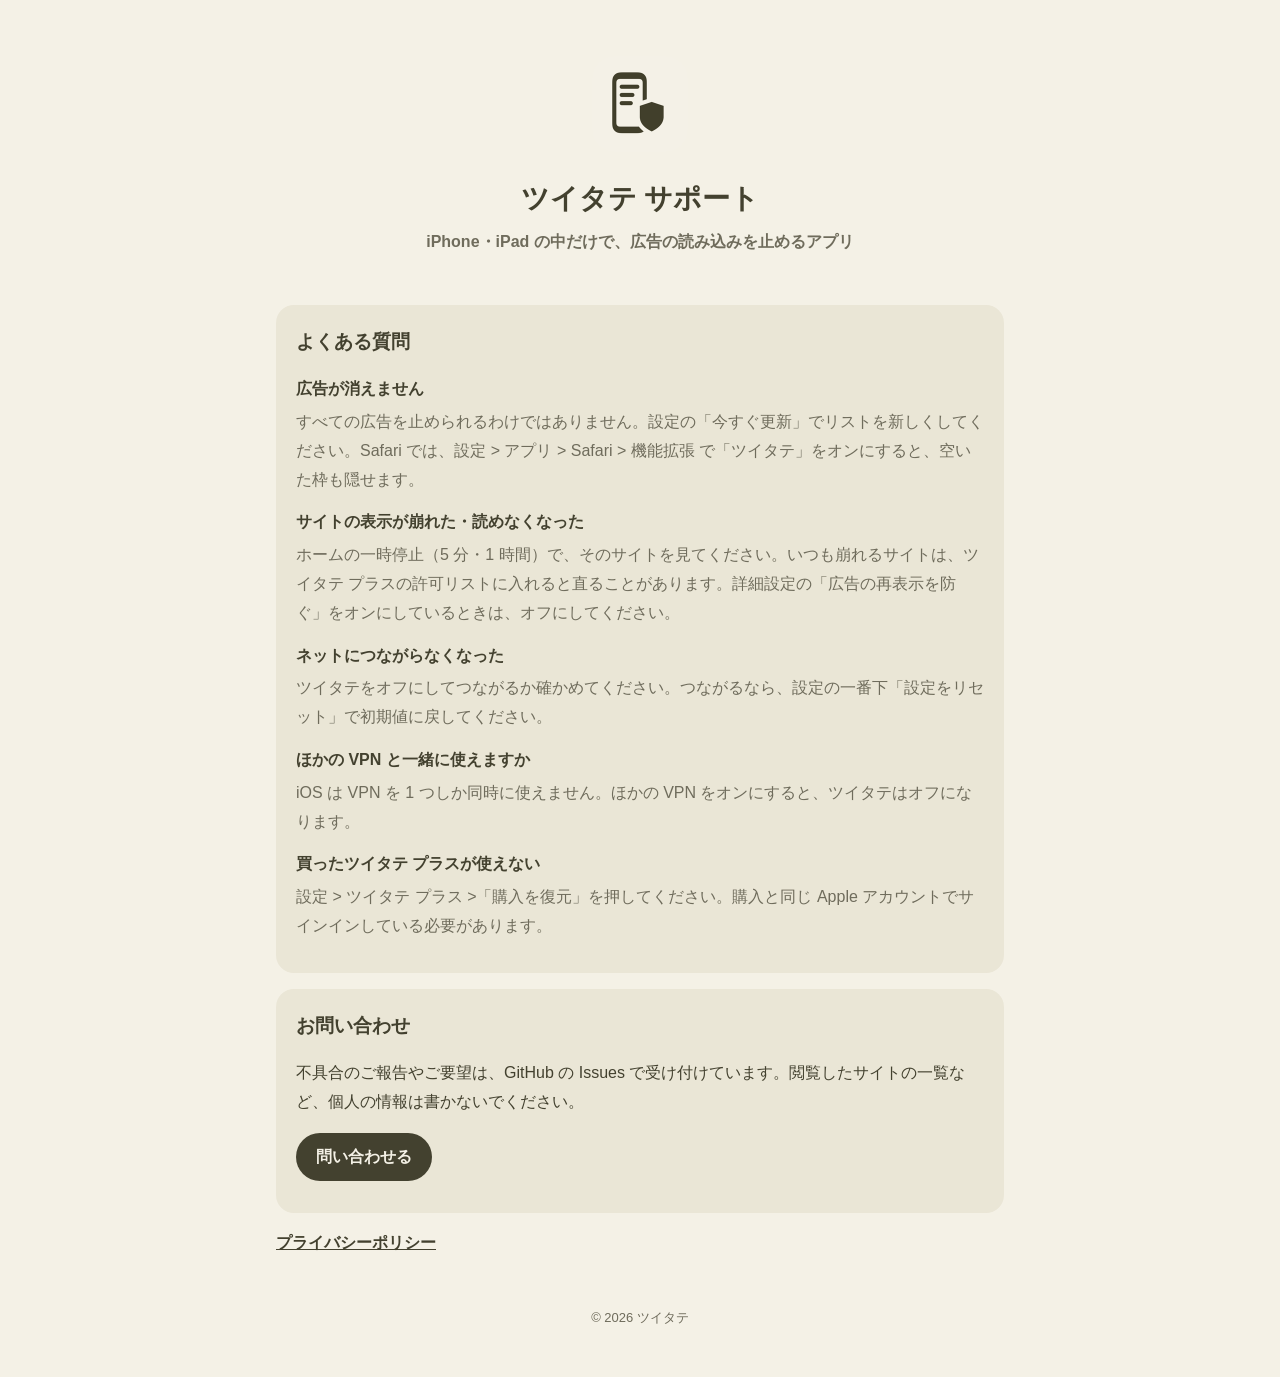
==== index.html @ 504447d9 "Add Tsuitate support and privacy pages Co-Authored-By: Claude Opus 5.5 <noreply@anthropic.com>" ====
<!doctype html>
<html lang="ja">
<head>
  <meta charset="utf-8">
  <meta name="viewport" content="width=device-width, initial-scale=1">
  <meta name="description" content="広告ブロックアプリ「ツイタテ」のサポートページです。">
  <title>ツイタテ サポート</title>
  <link rel="stylesheet" href="styles.css">
</head>
<body>
  <header class="hero">
    <div class="wrap">
      <img src="icon.png" alt="ツイタテのアイコン">
      <h1>ツイタテ サポート</h1>
      <p class="eyebrow">iPhone・iPad の中だけで、広告の読み込みを止めるアプリ</p>
    </div>
  </header>
  <main class="wrap">
    <section>
      <h2>よくある質問</h2>
      <dl class="qa">
        <dt>広告が消えません</dt>
        <dd>すべての広告を止められるわけではありません。設定の「今すぐ更新」でリストを新しくしてください。Safari では、設定 &gt; アプリ &gt; Safari &gt; 機能拡張 で「ツイタテ」をオンにすると、空いた枠も隠せます。</dd>
        <dt>サイトの表示が崩れた・読めなくなった</dt>
        <dd>ホームの一時停止（5 分・1 時間）で、そのサイトを見てください。いつも崩れるサイトは、ツイタテ プラスの許可リストに入れると直ることがあります。詳細設定の「広告の再表示を防ぐ」をオンにしているときは、オフにしてください。</dd>
        <dt>ネットにつながらなくなった</dt>
        <dd>ツイタテをオフにしてつながるか確かめてください。つながるなら、設定の一番下「設定をリセット」で初期値に戻してください。</dd>
        <dt>ほかの VPN と一緒に使えますか</dt>
        <dd>iOS は VPN を 1 つしか同時に使えません。ほかの VPN をオンにすると、ツイタテはオフになります。</dd>
        <dt>買ったツイタテ プラスが使えない</dt>
        <dd>設定 &gt; ツイタテ プラス &gt;「購入を復元」を押してください。購入と同じ Apple アカウントでサインインしている必要があります。</dd>
      </dl>
    </section>
    <section>
      <h2>お問い合わせ</h2>
      <p>不具合のご報告やご要望は、GitHub の Issues で受け付けています。閲覧したサイトの一覧など、個人の情報は書かないでください。</p>
      <p><a class="button" href="https://github.com/ma2-ma2/Tsuitate-Support/issues/new/choose">問い合わせる</a></p>
    </section>
    <p><a href="privacy.html">プライバシーポリシー</a></p>
  </main>
  <footer>© 2026 ツイタテ</footer>
</body>
</html>
---- styles.css ----
:root { --paper: #f4f1e6; --card: #eae6d6; --ink: #43412f; --sub: #6f6c5c; --line: #d8d3bf; }
@media (prefers-color-scheme: dark) { :root { --paper: #1f1e17; --card: #2b2a21; --ink: #e9e3cf; --sub: #b3ad98; --line: #3c3a2e; } }
* { box-sizing: border-box; }
body { margin: 0; background: var(--paper); color: var(--ink); font: 16px/1.8 -apple-system, "Hiragino Sans", "Hiragino Kaku Gothic ProN", sans-serif; }
.wrap { max-width: 760px; margin: 0 auto; padding: 0 16px; }
.hero { padding: 56px 0 32px; text-align: center; }
.hero.compact { text-align: left; padding: 40px 0 16px; }
.hero img { width: 96px; height: 96px; border-radius: 22px; }
.hero h1 { margin: 12px 0 4px; font-size: 28px; }
.eyebrow { margin: 0; color: var(--sub); font-weight: 600; }
h2 { font-size: 19px; margin: 32px 0 8px; }
section { background: var(--card); border-radius: 18px; padding: 4px 20px 16px; margin: 16px 0; }
section h2 { margin-top: 16px; }
a { color: var(--ink); font-weight: 600; }
.qa dt { font-weight: 700; margin-top: 14px; }
.qa dd { margin: 4px 0 0; color: var(--sub); }
.button { display: inline-block; background: var(--ink); color: var(--paper); padding: 10px 20px; border-radius: 999px; text-decoration: none; }
footer { color: var(--sub); font-size: 13px; text-align: center; padding: 32px 0 48px; }
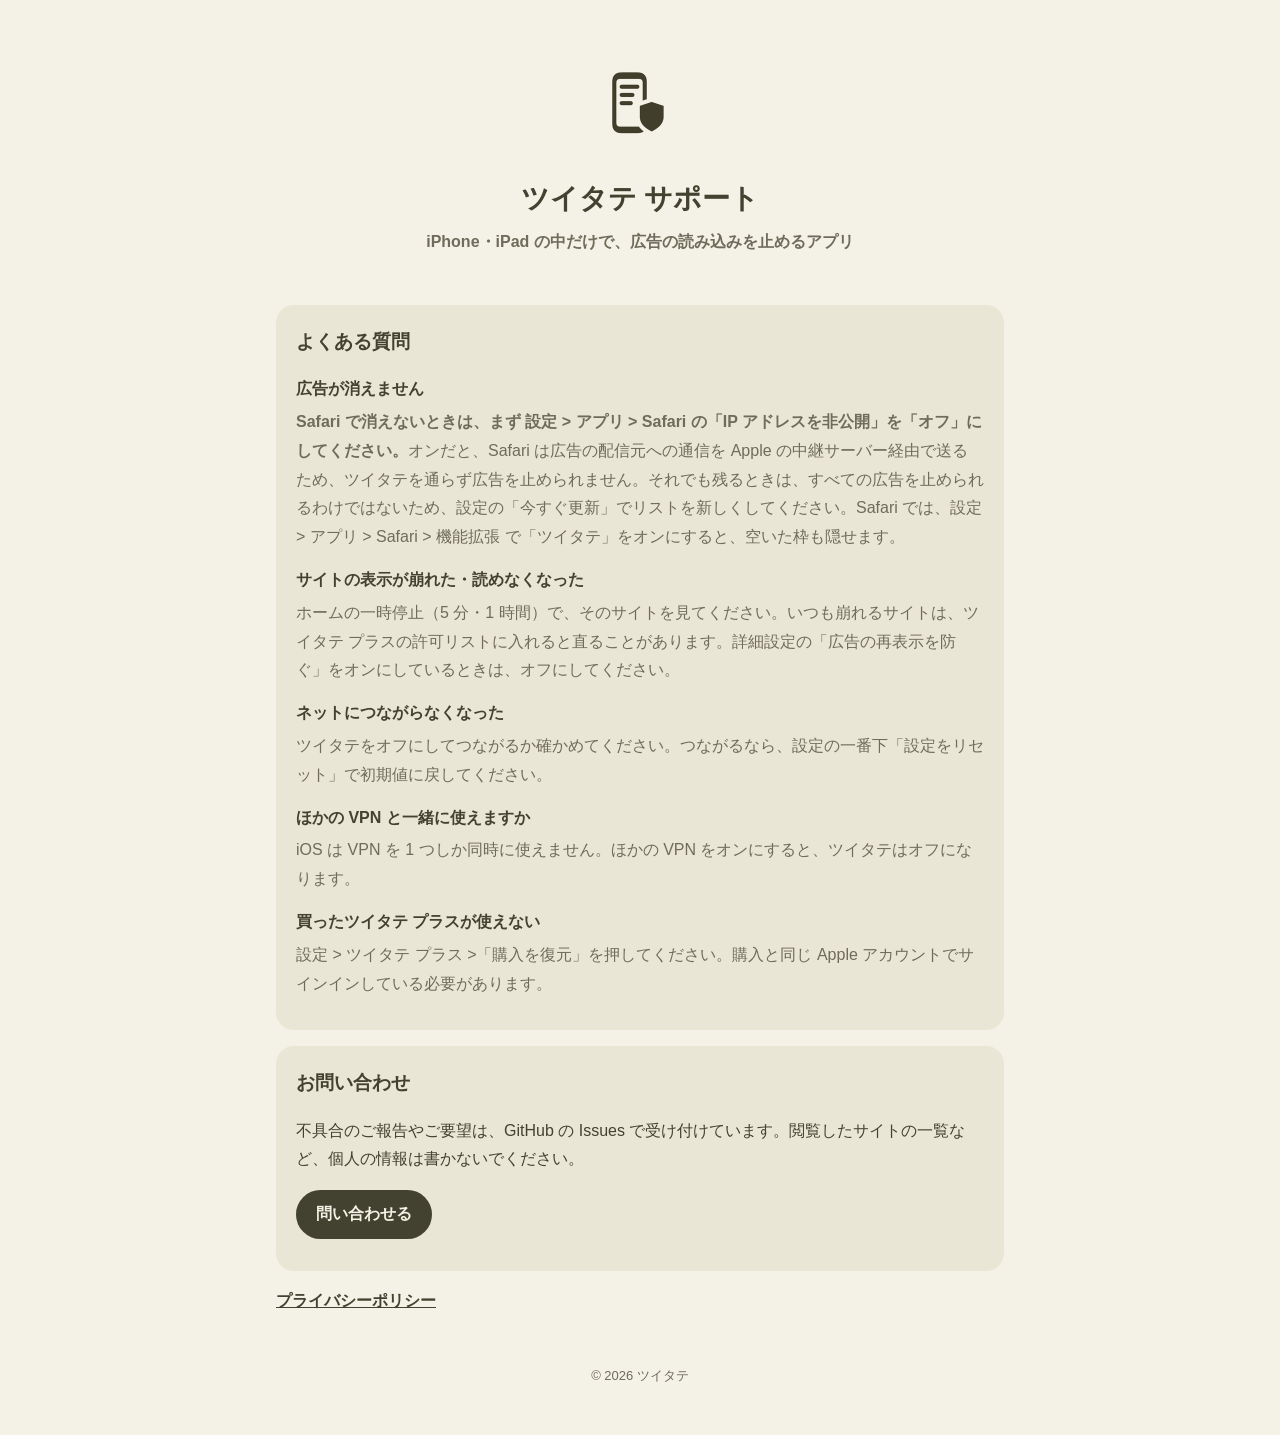
==== commit 95ba0688: "FAQ: turn off Safari's Hide IP Address when ads still show Co-Authored-By: Claude Opus 5.5 <noreply@" ====
--- a/index.html
+++ b/index.html
@@ -20,7 +20,7 @@
       <h2>よくある質問</h2>
       <dl class="qa">
         <dt>広告が消えません</dt>
-        <dd>すべての広告を止められるわけではありません。設定の「今すぐ更新」でリストを新しくしてください。Safari では、設定 &gt; アプリ &gt; Safari &gt; 機能拡張 で「ツイタテ」をオンにすると、空いた枠も隠せます。</dd>
+        <dd><strong>Safari で消えないときは、まず 設定 &gt; アプリ &gt; Safari の「IP アドレスを非公開」を「オフ」にしてください。</strong>オンだと、Safari は広告の配信元への通信を Apple の中継サーバー経由で送るため、ツイタテを通らず広告を止められません。それでも残るときは、すべての広告を止められるわけではないため、設定の「今すぐ更新」でリストを新しくしてください。Safari では、設定 &gt; アプリ &gt; Safari &gt; 機能拡張 で「ツイタテ」をオンにすると、空いた枠も隠せます。</dd>
         <dt>サイトの表示が崩れた・読めなくなった</dt>
         <dd>ホームの一時停止（5 分・1 時間）で、そのサイトを見てください。いつも崩れるサイトは、ツイタテ プラスの許可リストに入れると直ることがあります。詳細設定の「広告の再表示を防ぐ」をオンにしているときは、オフにしてください。</dd>
         <dt>ネットにつながらなくなった</dt>
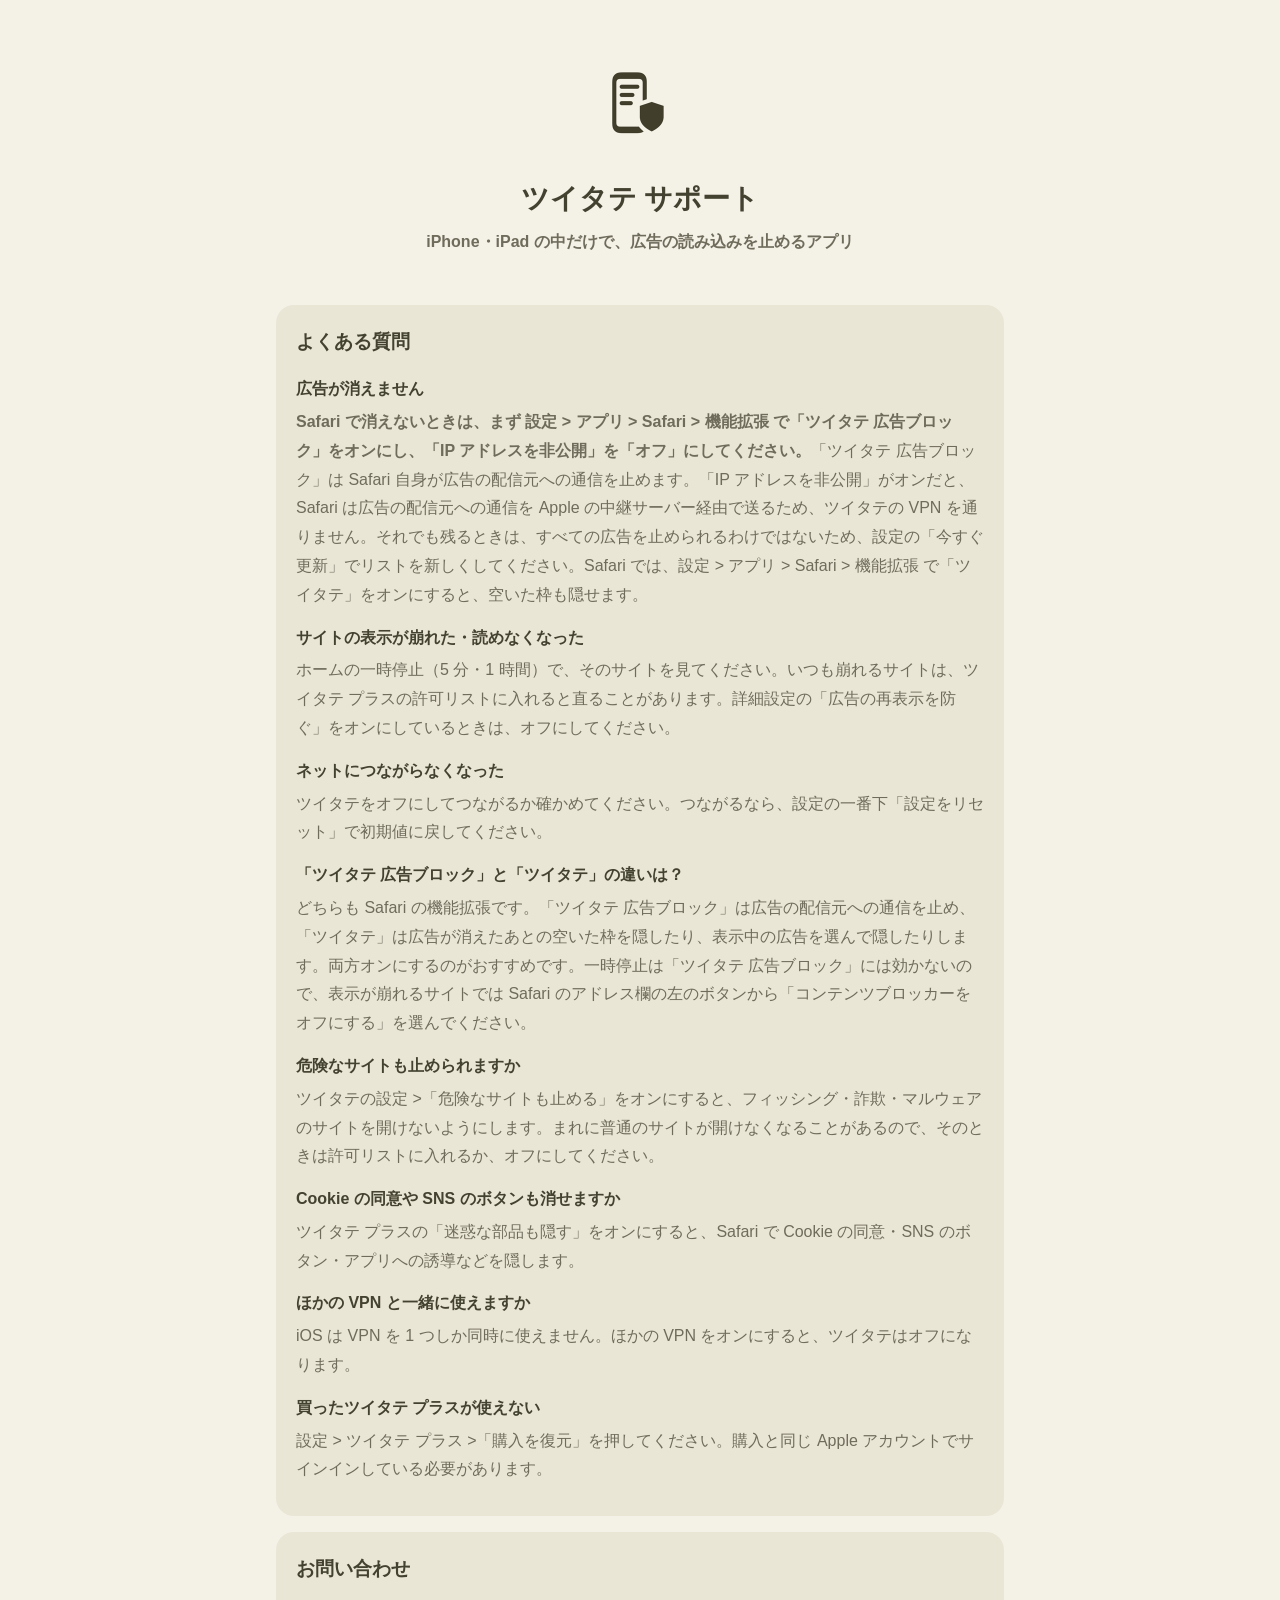
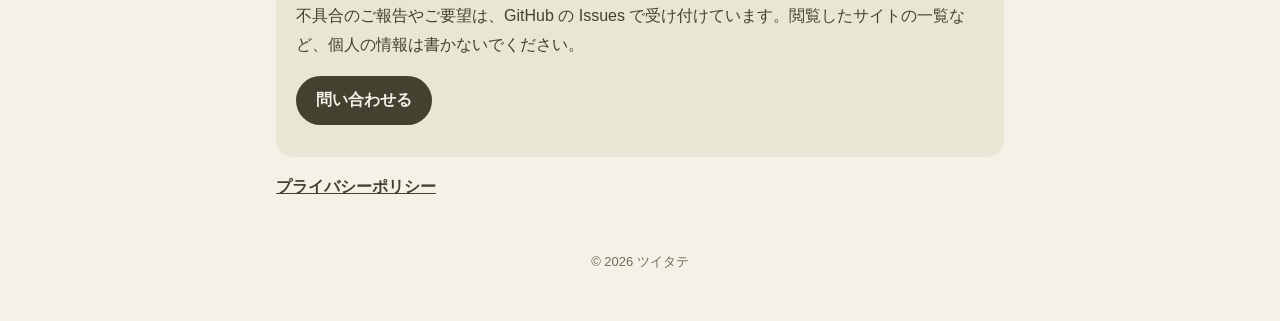
==== commit d2d8e620: "FAQ: Safari content blocker, dangerous-site blocking and annoyance hiding Co-Authored-By: Claude Opu" ====
--- a/index.html
+++ b/index.html
@@ -20,11 +20,17 @@
       <h2>よくある質問</h2>
       <dl class="qa">
         <dt>広告が消えません</dt>
-        <dd><strong>Safari で消えないときは、まず 設定 &gt; アプリ &gt; Safari の「IP アドレスを非公開」を「オフ」にしてください。</strong>オンだと、Safari は広告の配信元への通信を Apple の中継サーバー経由で送るため、ツイタテを通らず広告を止められません。それでも残るときは、すべての広告を止められるわけではないため、設定の「今すぐ更新」でリストを新しくしてください。Safari では、設定 &gt; アプリ &gt; Safari &gt; 機能拡張 で「ツイタテ」をオンにすると、空いた枠も隠せます。</dd>
+        <dd><strong>Safari で消えないときは、まず 設定 &gt; アプリ &gt; Safari &gt; 機能拡張 で「ツイタテ 広告ブロック」をオンにし、「IP アドレスを非公開」を「オフ」にしてください。</strong>「ツイタテ 広告ブロック」は Safari 自身が広告の配信元への通信を止めます。「IP アドレスを非公開」がオンだと、Safari は広告の配信元への通信を Apple の中継サーバー経由で送るため、ツイタテの VPN を通りません。それでも残るときは、すべての広告を止められるわけではないため、設定の「今すぐ更新」でリストを新しくしてください。Safari では、設定 &gt; アプリ &gt; Safari &gt; 機能拡張 で「ツイタテ」をオンにすると、空いた枠も隠せます。</dd>
         <dt>サイトの表示が崩れた・読めなくなった</dt>
         <dd>ホームの一時停止（5 分・1 時間）で、そのサイトを見てください。いつも崩れるサイトは、ツイタテ プラスの許可リストに入れると直ることがあります。詳細設定の「広告の再表示を防ぐ」をオンにしているときは、オフにしてください。</dd>
         <dt>ネットにつながらなくなった</dt>
         <dd>ツイタテをオフにしてつながるか確かめてください。つながるなら、設定の一番下「設定をリセット」で初期値に戻してください。</dd>
+        <dt>「ツイタテ 広告ブロック」と「ツイタテ」の違いは？</dt>
+        <dd>どちらも Safari の機能拡張です。「ツイタテ 広告ブロック」は広告の配信元への通信を止め、「ツイタテ」は広告が消えたあとの空いた枠を隠したり、表示中の広告を選んで隠したりします。両方オンにするのがおすすめです。一時停止は「ツイタテ 広告ブロック」には効かないので、表示が崩れるサイトでは Safari のアドレス欄の左のボタンから「コンテンツブロッカーをオフにする」を選んでください。</dd>
+        <dt>危険なサイトも止められますか</dt>
+        <dd>ツイタテの設定 &gt;「危険なサイトも止める」をオンにすると、フィッシング・詐欺・マルウェアのサイトを開けないようにします。まれに普通のサイトが開けなくなることがあるので、そのときは許可リストに入れるか、オフにしてください。</dd>
+        <dt>Cookie の同意や SNS のボタンも消せますか</dt>
+        <dd>ツイタテ プラスの「迷惑な部品も隠す」をオンにすると、Safari で Cookie の同意・SNS のボタン・アプリへの誘導などを隠します。</dd>
         <dt>ほかの VPN と一緒に使えますか</dt>
         <dd>iOS は VPN を 1 つしか同時に使えません。ほかの VPN をオンにすると、ツイタテはオフになります。</dd>
         <dt>買ったツイタテ プラスが使えない</dt>
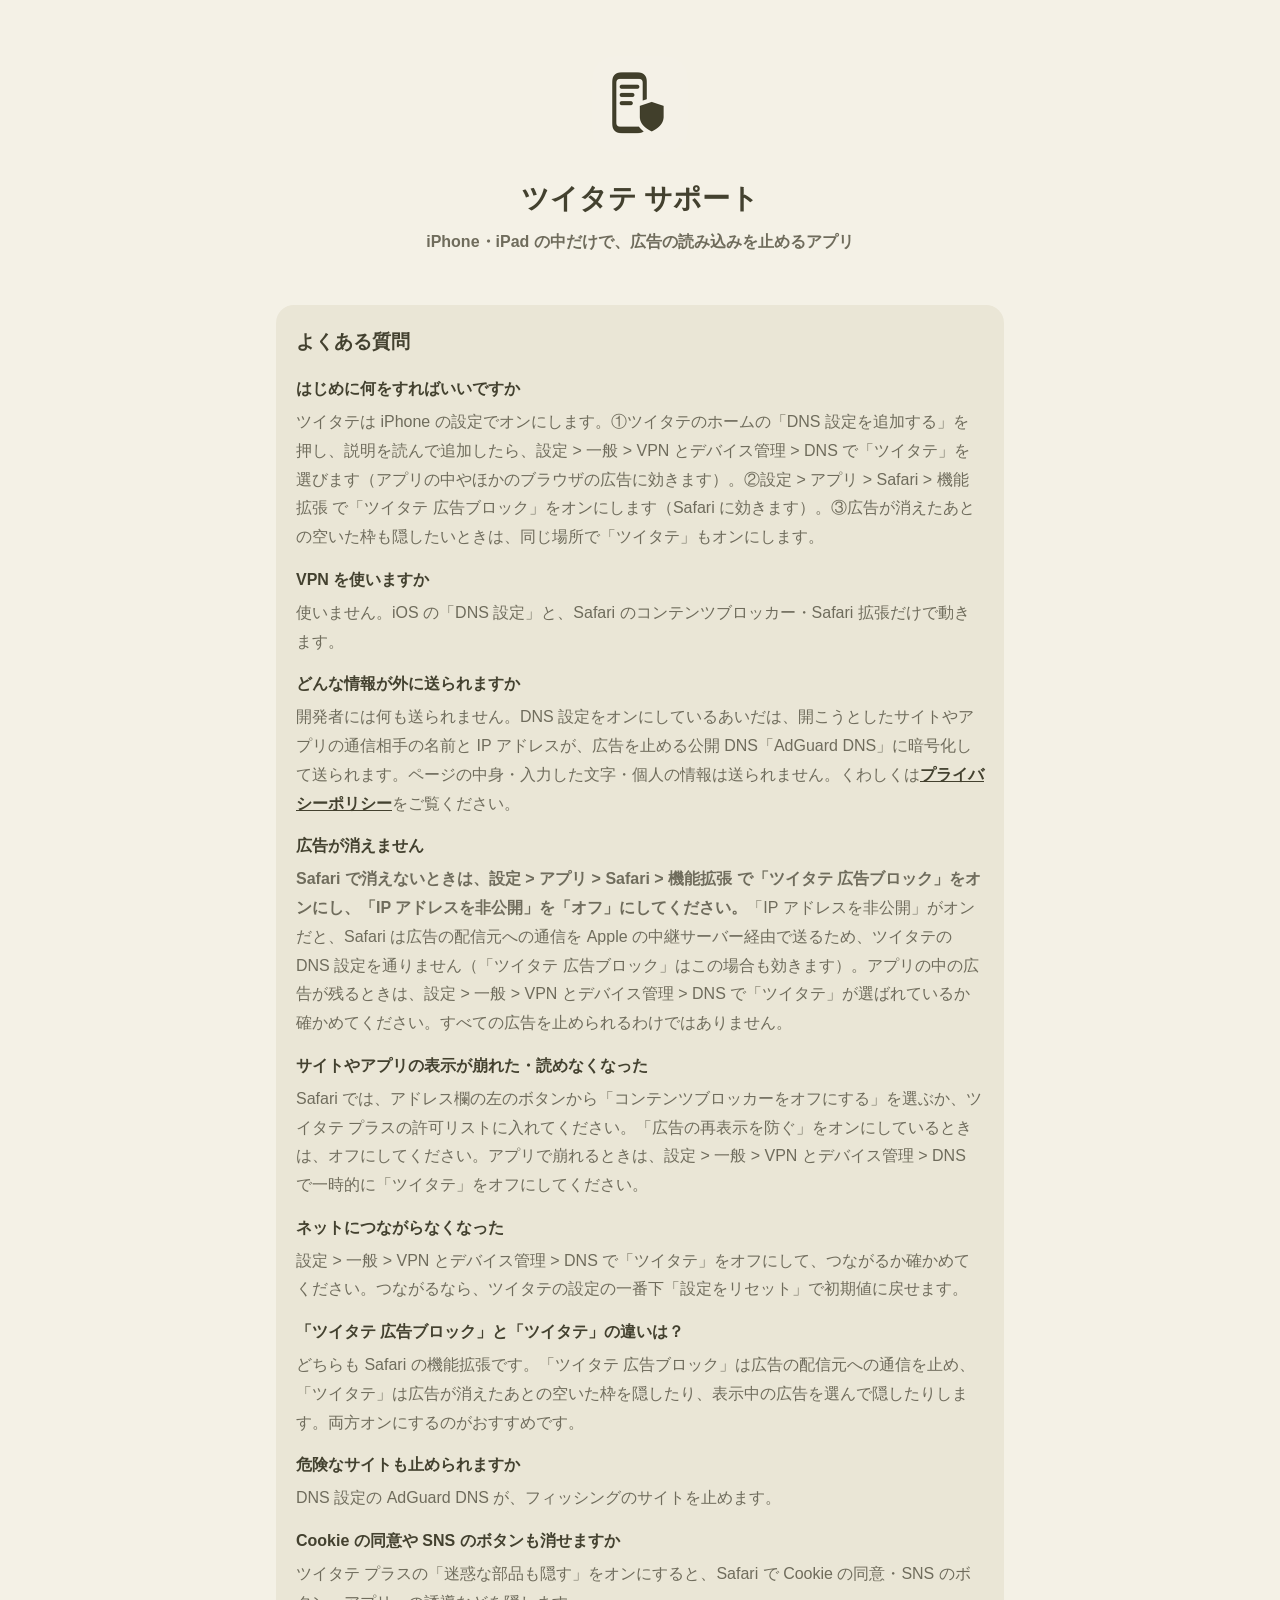
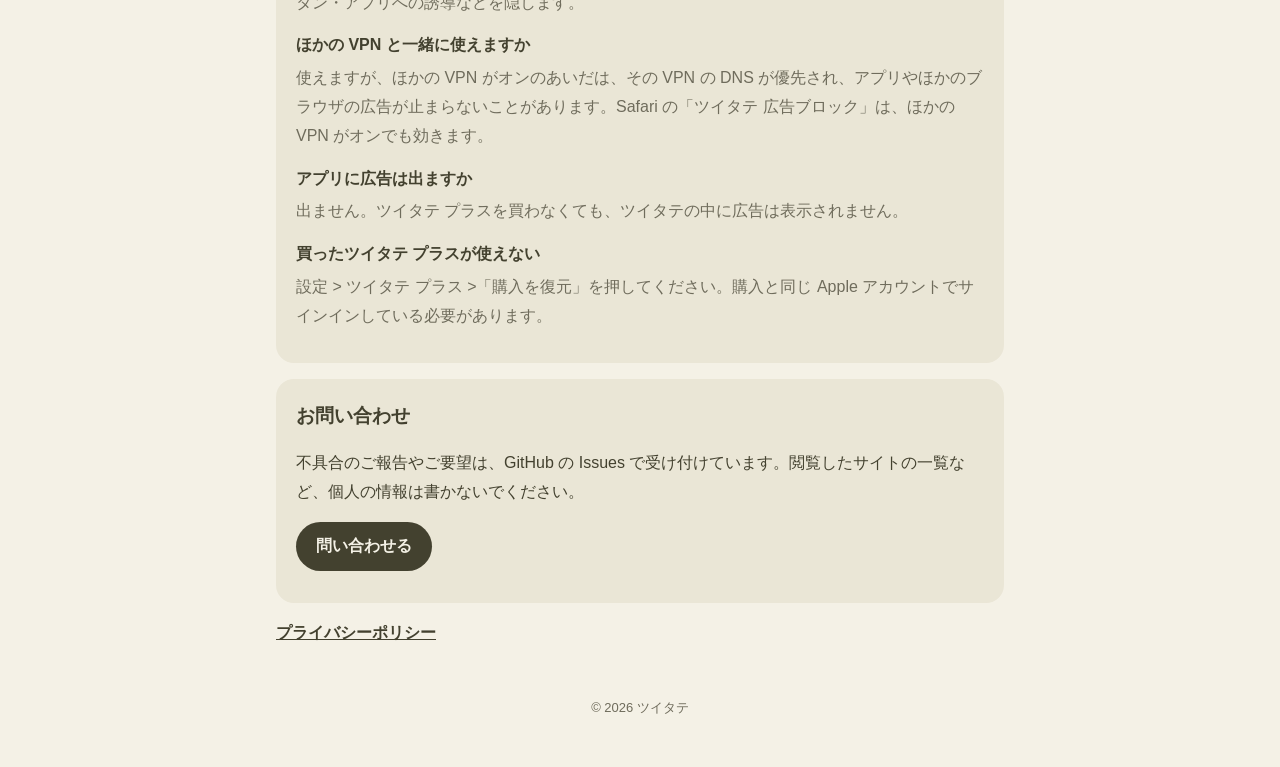
==== commit 8fe333a3: "Tsuitate 2.0: privacy policy and support Q&A for the no-VPN version (iOS DNS settings with AdGuard D" ====
--- a/index.html
+++ b/index.html
@@ -19,20 +19,28 @@
     <section>
       <h2>よくある質問</h2>
       <dl class="qa">
+        <dt>はじめに何をすればいいですか</dt>
+        <dd>ツイタテは iPhone の設定でオンにします。①ツイタテのホームの「DNS 設定を追加する」を押し、説明を読んで追加したら、設定 &gt; 一般 &gt; VPN とデバイス管理 &gt; DNS で「ツイタテ」を選びます（アプリの中やほかのブラウザの広告に効きます）。②設定 &gt; アプリ &gt; Safari &gt; 機能拡張 で「ツイタテ 広告ブロック」をオンにします（Safari に効きます）。③広告が消えたあとの空いた枠も隠したいときは、同じ場所で「ツイタテ」もオンにします。</dd>
+        <dt>VPN を使いますか</dt>
+        <dd>使いません。iOS の「DNS 設定」と、Safari のコンテンツブロッカー・Safari 拡張だけで動きます。</dd>
+        <dt>どんな情報が外に送られますか</dt>
+        <dd>開発者には何も送られません。DNS 設定をオンにしているあいだは、開こうとしたサイトやアプリの通信相手の名前と IP アドレスが、広告を止める公開 DNS「AdGuard DNS」に暗号化して送られます。ページの中身・入力した文字・個人の情報は送られません。くわしくは<a href="privacy.html">プライバシーポリシー</a>をご覧ください。</dd>
         <dt>広告が消えません</dt>
-        <dd><strong>Safari で消えないときは、まず 設定 &gt; アプリ &gt; Safari &gt; 機能拡張 で「ツイタテ 広告ブロック」をオンにし、「IP アドレスを非公開」を「オフ」にしてください。</strong>「ツイタテ 広告ブロック」は Safari 自身が広告の配信元への通信を止めます。「IP アドレスを非公開」がオンだと、Safari は広告の配信元への通信を Apple の中継サーバー経由で送るため、ツイタテの VPN を通りません。それでも残るときは、すべての広告を止められるわけではないため、設定の「今すぐ更新」でリストを新しくしてください。Safari では、設定 &gt; アプリ &gt; Safari &gt; 機能拡張 で「ツイタテ」をオンにすると、空いた枠も隠せます。</dd>
-        <dt>サイトの表示が崩れた・読めなくなった</dt>
-        <dd>ホームの一時停止（5 分・1 時間）で、そのサイトを見てください。いつも崩れるサイトは、ツイタテ プラスの許可リストに入れると直ることがあります。詳細設定の「広告の再表示を防ぐ」をオンにしているときは、オフにしてください。</dd>
+        <dd><strong>Safari で消えないときは、設定 &gt; アプリ &gt; Safari &gt; 機能拡張 で「ツイタテ 広告ブロック」をオンにし、「IP アドレスを非公開」を「オフ」にしてください。</strong>「IP アドレスを非公開」がオンだと、Safari は広告の配信元への通信を Apple の中継サーバー経由で送るため、ツイタテの DNS 設定を通りません（「ツイタテ 広告ブロック」はこの場合も効きます）。アプリの中の広告が残るときは、設定 &gt; 一般 &gt; VPN とデバイス管理 &gt; DNS で「ツイタテ」が選ばれているか確かめてください。すべての広告を止められるわけではありません。</dd>
+        <dt>サイトやアプリの表示が崩れた・読めなくなった</dt>
+        <dd>Safari では、アドレス欄の左のボタンから「コンテンツブロッカーをオフにする」を選ぶか、ツイタテ プラスの許可リストに入れてください。「広告の再表示を防ぐ」をオンにしているときは、オフにしてください。アプリで崩れるときは、設定 &gt; 一般 &gt; VPN とデバイス管理 &gt; DNS で一時的に「ツイタテ」をオフにしてください。</dd>
         <dt>ネットにつながらなくなった</dt>
-        <dd>ツイタテをオフにしてつながるか確かめてください。つながるなら、設定の一番下「設定をリセット」で初期値に戻してください。</dd>
+        <dd>設定 &gt; 一般 &gt; VPN とデバイス管理 &gt; DNS で「ツイタテ」をオフにして、つながるか確かめてください。つながるなら、ツイタテの設定の一番下「設定をリセット」で初期値に戻せます。</dd>
         <dt>「ツイタテ 広告ブロック」と「ツイタテ」の違いは？</dt>
-        <dd>どちらも Safari の機能拡張です。「ツイタテ 広告ブロック」は広告の配信元への通信を止め、「ツイタテ」は広告が消えたあとの空いた枠を隠したり、表示中の広告を選んで隠したりします。両方オンにするのがおすすめです。一時停止は「ツイタテ 広告ブロック」には効かないので、表示が崩れるサイトでは Safari のアドレス欄の左のボタンから「コンテンツブロッカーをオフにする」を選んでください。</dd>
+        <dd>どちらも Safari の機能拡張です。「ツイタテ 広告ブロック」は広告の配信元への通信を止め、「ツイタテ」は広告が消えたあとの空いた枠を隠したり、表示中の広告を選んで隠したりします。両方オンにするのがおすすめです。</dd>
         <dt>危険なサイトも止められますか</dt>
-        <dd>ツイタテの設定 &gt;「危険なサイトも止める」をオンにすると、フィッシング・詐欺・マルウェアのサイトを開けないようにします。まれに普通のサイトが開けなくなることがあるので、そのときは許可リストに入れるか、オフにしてください。</dd>
+        <dd>DNS 設定の AdGuard DNS が、フィッシングのサイトを止めます。</dd>
         <dt>Cookie の同意や SNS のボタンも消せますか</dt>
         <dd>ツイタテ プラスの「迷惑な部品も隠す」をオンにすると、Safari で Cookie の同意・SNS のボタン・アプリへの誘導などを隠します。</dd>
         <dt>ほかの VPN と一緒に使えますか</dt>
-        <dd>iOS は VPN を 1 つしか同時に使えません。ほかの VPN をオンにすると、ツイタテはオフになります。</dd>
+        <dd>使えますが、ほかの VPN がオンのあいだは、その VPN の DNS が優先され、アプリやほかのブラウザの広告が止まらないことがあります。Safari の「ツイタテ 広告ブロック」は、ほかの VPN がオンでも効きます。</dd>
+        <dt>アプリに広告は出ますか</dt>
+        <dd>出ません。ツイタテ プラスを買わなくても、ツイタテの中に広告は表示されません。</dd>
         <dt>買ったツイタテ プラスが使えない</dt>
         <dd>設定 &gt; ツイタテ プラス &gt;「購入を復元」を押してください。購入と同じ Apple アカウントでサインインしている必要があります。</dd>
       </dl>
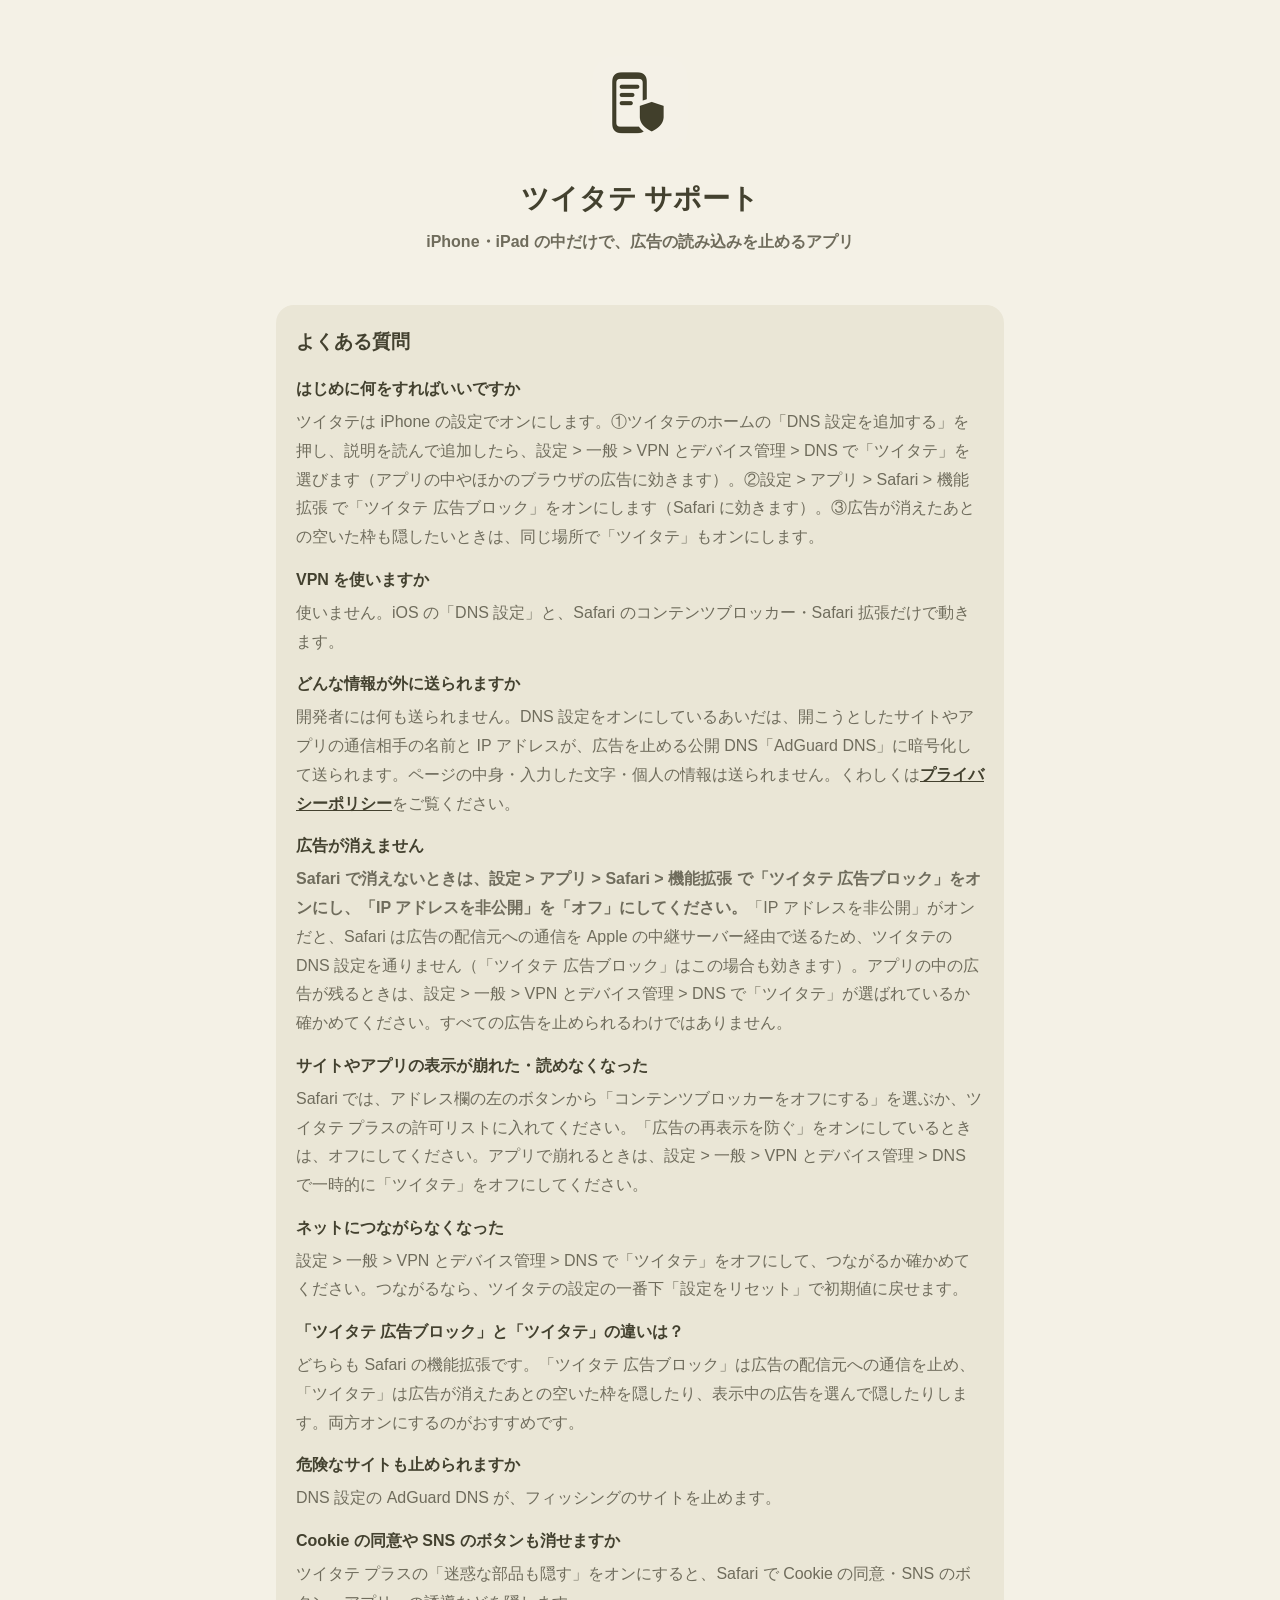
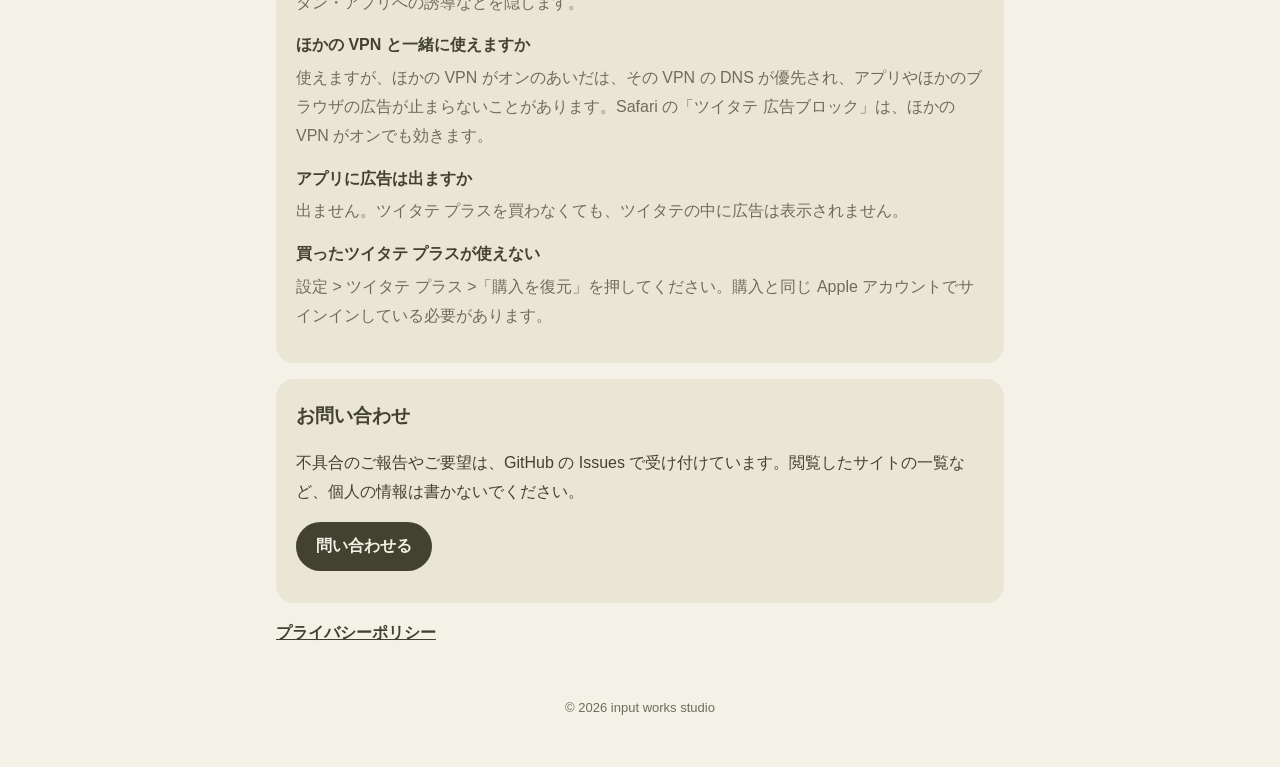
==== commit 39268672: "Footer copyright: 2026 input works studio Co-Authored-By: Claude Opus 5.5 <noreply@anthropic.com>" ====
--- a/index.html
+++ b/index.html
@@ -52,6 +52,6 @@
     </section>
     <p><a href="privacy.html">プライバシーポリシー</a></p>
   </main>
-  <footer>© 2026 ツイタテ</footer>
+  <footer>© 2026 input works studio</footer>
 </body>
 </html>
